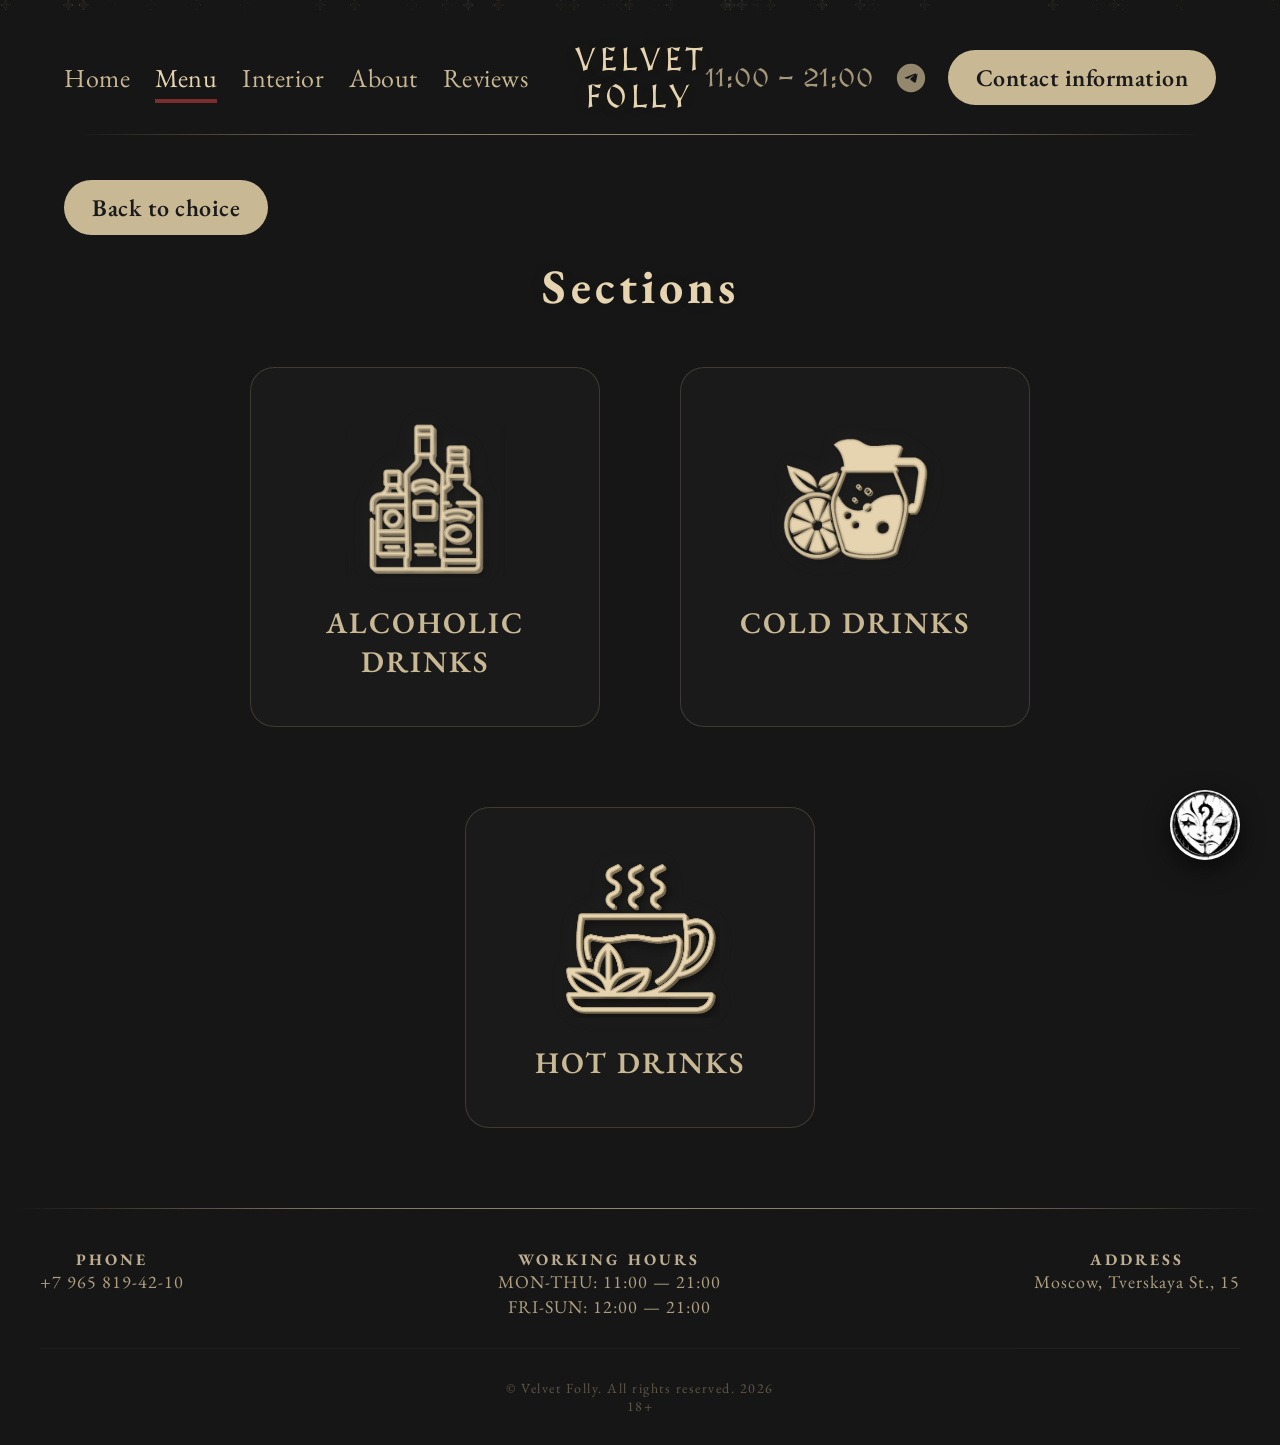
==== drink.html @ b5195a17 "Add files via upload" ====
<!DOCTYPE html>
<html lang="ru">
<head>
    <meta charset="UTF-8">
    <meta name="viewport" content="width=device-width, initial-scale=1.0">
    <title>Velvet Folly</title>
    <link rel="stylesheet" href="/css/main.css">
</head>
<body>
    <div class="wrapper">
        <header class="container">
            <nav class="nav-left">
                <ul>
                    <li><a href="/project/index.html">Home</a></li>
                    <li class="active"><a href="/project/menu.html">Menu</a></li>
                    <li><a href="#">Interior</a></li>
                    <li><a href="#">About</a></li>
                    <li><a href="#">Reviews</a></li>
                </ul>
            </nav>
            
            <div class="logo-text">VELVET<br>FOLLY</div>
            
            <div class="nav-right">
                <span class="work-time">11:00 — 21:00</span>
                <a href="#" class="telegram-icon">
                    <svg width="24" height="24" viewBox="0 0 24 24" fill="none" xmlns="http://www.w3.org/2000/svg">
                        <path d="M12 2C6.48 2 2 6.48 2 12C2 17.52 6.48 22 12 22C17.52 22 22 17.52 22 12C22 6.48 17.52 2 12 2ZM16.64 8.8C16.49 9.98 15.87 13.08 15.55 14.52C15.42 15.12 15.16 15.34 14.91 15.36C14.37 15.41 13.95 15 13.53 14.68C12.87 14.18 12.48 13.88 11.84 13.39C11.11 12.84 11.57 12.53 11.98 12.04C12.09 11.91 14.06 10.11 14.1 9.93C14.11 9.88 14.1 9.83 14.06 9.8C14.02 9.77 13.97 9.78 13.93 9.8C13.87 9.83 12.38 10.85 10.35 12.29C10.05 12.5 9.78 12.61 9.54 12.6C9.27 12.59 8.76 12.47 8.37 12.37C7.89 12.24 7.51 12.17 7.55 11.91C7.57 11.78 7.75 11.64 8.09 11.5C10.16 10.57 11.65 9.95 12.56 9.63C14.52 8.91 14.97 8.77 15.27 8.76C15.34 8.76 15.49 8.78 15.59 8.86C15.67 8.92 15.69 9.01 15.7 9.07C15.69 9.14 15.67 9.24 15.64 9.36C15.61 9.49 15.58 9.65 15.55 9.84L16.64 8.8Z" fill="#c9b894"/>
                    </svg>
                </a>
                <div class="dropdown">
        <a href="#" class="btn contact-btn dropdown-toggle">Contact information</a>
        <div class="dropdown-content">
            <div class="dropdown-divider">
                <span class="dropdown-label">Phone</span>
                <a href="tel:+79658194210" class="dropdown-value">+7 965 819-42-10</a>
            </div>
            <div class="dropdown-divider">
                <span class="dropdown-label">Email</span>
                <a href="mailto:velvet.folly@mail.ru" class="dropdown-value">velvet.folly@mail.ru</a>
            </div>
        </div>
    </div>
            </div>
        </header>

        <div class="back-btn-container container">
            <a href="/project/menu.html" class="btn contact-btn back-btn">Back to choice</a>
        </div>

        <div class="container tranding">
            <h3>Sections</h3>
            <div class="food">
                <div class="block">
                    <a href=""><img src="/img/alco.png" alt="Alcoholic drinks"></a>
                    <span>Alcoholic drinks</span>
                </div>
                <div class="block">
                    <a href="#"><img src="/img/cold.png" alt="Cold drinks"></a>
                   <span>Cold drinks</span>
                </div>
                <div class="block">
                    <a href="#"><img src="/img/hot.png" alt="Hot drinks"></a>
                   <span>Hot drinks</span>
                </div>
            </div>
        </div>

        <a href="#" class="woo-btn">
            <img src="/img/woo-woo.png" alt="woo-woo">
        </a>

        <div id="diamonds-container"></div>

     <script>
        function createDiamonds() {
            const container = document.getElementById('diamonds-container');
            container.innerHTML = '';
            const diamondCount = 40;
            
            const headerHeight = document.querySelector('header')?.offsetHeight || 120;
            
            for (let i = 0; i < diamondCount; i++) {
                const diamond = document.createElement('div');
                diamond.className = 'diamond';
                
                const left = Math.random() * 100;
                const duration = Math.random() * 14 + 10;
                const delay = Math.random() * 25;
                const opacity = Math.random() * 0.3 + 0.1;
                
                diamond.style.left = left + '%';
                diamond.style.animationDuration = duration + 's';
                diamond.style.animationDelay = delay + 's';
                diamond.style.opacity = opacity;
                diamond.style.borderColor = `rgba(201, 184, 148, ${opacity + 0.2})`;
                diamond.style.background = `rgba(201, 184, 148, ${opacity * 0.3})`;
                
                container.appendChild(diamond);
            }
        }
        
        document.addEventListener('DOMContentLoaded', () => {
            createDiamonds();
        });
        
        let resizeTimeout;
        window.addEventListener('resize', () => {
            clearTimeout(resizeTimeout);
            resizeTimeout = setTimeout(createDiamonds, 500);
        });
    </script>

        </body>
    <footer>
        <div class="footer-content">
            <div class="footer-left">
                <div>
                    <div class="section-title">PHONE</div>
                    <div class="section-value">+7 965 819-42-10</div>
                </div>
            </div>
            <div class="footer-center">
                <div>
                    <div class="section-title">WORKING HOURS</div>
                    <div class="section-value">
                        <span>MON-THU: 11:00 — 21:00</span>
                        <span>FRI-SUN: 12:00 — 21:00</span>
                    </div>
                </div>
            </div>
            <div class="footer-right">
                <div>
                    <div class="section-title">ADDRESS</div>
                    <div class="section-value">Moscow, Tverskaya St., 15</div>
                </div>
            </div>
        </div>
        <div class="footer-copyright">
            © Velvet Folly. All rights reserved. 2026<br>18+
        </div>
    </footer>
</html>
---- css/main.css ----
@import url('https://fonts.googleapis.com/css2?family=EB+Garamond:ital,wght@0,400..800;1,400..800&family=Indie+Flower&display=swap');
@import url('https://fonts.googleapis.com/css2?family=MedievalSharp&display=swap');

* {
    margin: 0;
    padding: 0;
    box-sizing: border-box;
}

body {
    font-family: "EB Garamond", serif;
    font-weight: 400;
    color: rgb(255, 255, 255);
    background-color: rgb(22, 22, 22);
}

a {
    text-decoration: none;
}

img {
    max-width: 100%;
    display: block;
}

.wrapper {
    background-color: rgb(22, 22, 22);
    width: 100%;
    min-height: 100vh;
}

.container {
    width: 1400px;
    margin: 0 auto;
}

header {
    padding: 50px 0;
    display: flex;
    align-items: center;
    justify-content: space-between;
    position: relative;
    padding-bottom: 30px;
}

header::after {
    content: '';
    position: absolute;
    bottom: 0;
    left: 50%;
    transform: translateX(-50%);
    width: 98%;
    height: 1px;
    background: linear-gradient(90deg, transparent, #c9b894, #e6d4b0, #c9b894, transparent);
    opacity: 0.6;
}

.nav-left ul {
    display: flex;
    list-style: none;
    gap: 25px;
    align-items: center;
}

.nav-left ul li a {
    color: #c9b894;
    font-size: 26px !important;
    transition: color 0.3s ease;
    letter-spacing: 0.5px;
    font-family: "EB Garamond", serif;
    position: relative;
}

.nav-left ul li a::after {
    content: '';
    position: absolute;
    bottom: -5px;
    left: 0;
    width: 0;
    height: 4px;
    background: #7a2e2e;
    border-radius: 10px;
    transition: width 0.3s ease;
}

.nav-left ul li a:hover::after {
    width: 100%;
}

.nav-left ul li a:hover {
    color: #dac29c;
}

.nav-left ul li.active a {
    color: #e6d4b0;
    border-bottom: 4px solid #7a2e2e;
    padding-bottom: 4px;
}

.nav-left ul li.active a::after {
    display: none;
}

.logo-text {
    font-family: 'MedievalSharp', cursive;
    font-size: 33px;
    color: #e6d4b0;
    letter-spacing: 4px;
    text-shadow: 0 0 30px rgba(201, 184, 148, 0.1);
    position: absolute;
    left: 50%;
    transform: translateX(-50%);
    text-align: center;
    line-height: 1.1;
}

.nav-right {
    display: flex;
    align-items: center;
    gap: 20px;
}

.work-time {
    font-family: 'MedievalSharp', cursive;
    color: #c9b894;
    font-size: 26px;
    letter-spacing: 1px;
    opacity: 0.8;
}

.telegram-icon {
    display: flex;
    align-items: center;
    transition: transform 0.3s ease, opacity 0.3s ease;
    opacity: 0.7;
}

.telegram-icon:hover {
    transform: scale(1.1);
    opacity: 1;
}

.telegram-icon svg {
    width: 34px;
    height: 34px;
}

.contact-btn {
    background: #c9b894;
    color: #1a1a1a;
    padding: 12px 28px;
    border-radius: 30px;
    font-weight: 600;
    font-size: 24px;
    transition: background 0.3s ease, transform 0.2s ease;
    display: inline-block;
    font-family: "EB Garamond", serif;
    letter-spacing: 0.5px;
}

.contact-btn:hover {
    background: #dac29c;
    transform: scale(1.02);
}

.hero {
    display: flex;
    align-items: center;
    justify-content: center;
    padding: 80px 30px 120px 30px;
    gap: 135px;
}

.hero-info {
    display: flex;
    flex-direction: column;
    align-items: center;
    text-align: center;
    flex: 0 1 auto;
    max-width: 600px;
}

.hero-info h2 {
    color: #e6d4b0;
    font-size: 52px;
    font-weight: 700;
    letter-spacing: 2px;
    margin-bottom: 20px;
    font-family: "EB Garamond", serif;
}

.hero-info p {
    color: #ece6d8;
    font-size: 22px;
    max-width: 600px;
    line-height: 1.5;
    margin-bottom: 40px;
    font-family: "EB Garamond", serif;
}

.hero-info .btn {
    background: #c9b894;
    color: #1a1a1a;
    border: none;
    padding: 16px 42px;
    font-size: 20px;
    font-family: "EB Garamond", serif;
    font-weight: 600;
    border-radius: 40px;
    cursor: pointer;
    transition: background 0.3s ease, transform 0.2s ease;
    letter-spacing: 0.5px;
}

.hero-info .btn:hover {
    background: #dac29c;
    transform: scale(1.02);
}

.hero img {
    width: 420px !important;
    max-width: 420px !important;
    height: auto !important;
    border-radius: 16px;
    border: none;
    flex-shrink: 0;
    box-shadow: none;
}

.woo-btn {
    position: fixed !important;
    bottom: 40px !important;
    right: 40px !important;
    z-index: 9999 !important;
    display: block !important;
    transition: transform 0.3s ease, filter 0.3s ease;
}

.woo-btn img {
    width: 70px !important;
    height: 70px !important;
    max-width: 70px !important;
    max-height: 70px !important;
    border-radius: 50%;
    border: none;
    box-shadow: 0 8px 25px rgba(0, 0, 0, 0.6);
}

.woo-btn:hover {
    transform: scale(1.1);
    filter: brightness(1.15);
}

#diamonds-container {
    position: fixed;
    top: 0;
    left: 0;
    width: 100%;
    height: 100%;
    pointer-events: none;
    z-index: 0;
    overflow: hidden;
}

.diamond {
    position: absolute;
    width: 10px;
    height: 10px;
    background: rgba(201, 184, 148, 0.08);
    border: 1px solid rgba(201, 184, 148, 0.25);
    clip-path: polygon(50% 0%, 100% 50%, 50% 100%, 0% 50%);
    animation: fall linear infinite;
}

@keyframes fall {
    0% {
        transform: translateY(100px);
        opacity: 0;
    }
    8% {
        opacity: 0.6;
    }
    90% {
        opacity: 0.6;
    }
    100% {
        transform: translateY(calc(100vh + 50px));
        opacity: 0;
    }
}

footer {
    padding: 40px 0 30px 0;
    position: relative;
    margin-top: 0;
}

footer::before {
    content: '';
    position: absolute;
    top: 0;
    left: 50%;
    transform: translateX(-50%);
    width: 98%;
    height: 1px;
    background: linear-gradient(90deg, transparent, #c9b894, #e6d4b0, #c9b894, transparent);
    opacity: 0.6;
}

.footer-content {
    display: flex;
    justify-content: space-between;
    align-items: flex-start;
    padding-top: 1px;
    max-width: 1200px;
    margin: 0 auto;
    width: 98%;
}

.footer-left {
    display: flex;
    flex-direction: column;
    gap: 8px;
}

.footer-center {
    display: flex;
    flex-direction: column;
    align-items: center;
    gap: 8px;
}

.footer-right {
    display: flex;
    flex-direction: column;
    align-items: flex-end;
    gap: 8px;
}

.footer-left .section-title,
.footer-center .section-title,
.footer-right .section-title {
    font-family: "EB Garamond", serif;
    font-size: 16px;
    font-weight: 700;
    color: #e6d4b0;
    letter-spacing: 3px;
    margin: 0;
    text-transform: uppercase;
    opacity: 0.8;
    text-align: center;
}

.footer-left .section-value,
.footer-center .section-value,
.footer-right .section-value {
    font-family: "EB Garamond", serif;
    font-size: 18px;
    font-weight: 400;
    color: #c9b894;
    letter-spacing: 1px;
    margin: 0;
    opacity: 0.85;
    text-align: center;
}

.footer-center .section-value {
    display: flex;
    flex-direction: column;
    gap: 2px;
    align-items: center;
}

.footer-copyright {
    text-align: center;
    padding-top: 30px;
    margin-top: 30px;
    border-top: 1px solid rgba(201, 184, 148, 0.1);
    font-family: "EB Garamond", serif;
    font-size: 14px;
    color: #a89878;
    letter-spacing: 1.5px;
    opacity: 0.5;
    max-width: 1200px;
    margin-left: auto;
    margin-right: auto;
    width: 98%;
}

@media (max-width: 768px) {
    .footer-content {
        flex-direction: column;
        align-items: center;
        text-align: center;
        gap: 20px;
        padding-top: 25px;
        width: 90%;
    }
    
    .footer-center {
        align-items: center;
    }
    
    .footer-right {
        align-items: center;
    }
    
    .footer-left .section-title,
    .footer-center .section-title,
    .footer-right .section-title {
        font-size: 14px;
    }
    
    .footer-left .section-value,
    .footer-center .section-value,
    .footer-right .section-value {
        font-size: 16px;
    }
    
    footer::before {
        width: 90%;
    }
    
    .footer-copyright {
        width: 90%;
    }
}

@media (max-width: 1440px) {
    .container {
        width: 90%;
    }
    .hero img {
        width: 360px !important;
        max-width: 360px !important;
    }
    .hero {
        gap: 90px;
    }
}

@media (max-width: 1200px) {
    .logo-text {
        position: static;
        transform: none;
        font-size: 32px;
    }
    header {
        flex-wrap: wrap;
        gap: 15px;
        justify-content: center;
    }
    .nav-left ul li a {
        font-size: 22px !important;
    }
    .work-time {
        font-size: 22px;
    }
    .contact-btn {
        font-size: 20px;
        padding: 10px 24px;
    }
    .telegram-icon svg {
        width: 30px;
        height: 30px;
    }
    .hero img {
        width: 300px !important;
        max-width: 300px !important;
    }
    .hero {
        gap: 68px;
    }
}

@media (max-width: 992px) {
    header {
        flex-direction: column;
        gap: 20px;
    }
    .nav-left ul {
        flex-wrap: wrap;
        justify-content: center;
        gap: 15px;
    }
    .nav-left ul li a {
        font-size: 20px !important;
    }
    .hero {
        flex-direction: column;
        padding: 50px 30px 80px 30px;
        gap: 30px;
    }
    .hero-info {
        max-width: 100%;
    }
    .hero-info p {
        max-width: 100%;
    }
    .hero img {
        width: 300px !important;
        max-width: 300px !important;
        margin-top: 30px;
    }
    .nav-right {
        flex-wrap: wrap;
        justify-content: center;
    }
    .work-time {
        font-size: 20px;
    }
    .contact-btn {
        font-size: 18px;
    }
    .logo-text {
        font-size: 28px;
    }
}

@media (max-width: 600px) {
    .hero-info h2 {
        font-size: 36px;
    }
    .hero-info p {
        font-size: 18px;
    }
    .hero {
        padding: 30px 20px 60px 20px;
        gap: 20px;
    }
    .hero img {
        width: 220px !important;
        max-width: 220px !important;
    }
    .woo-btn {
        bottom: 20px !important;
        right: 20px !important;
    }
    .woo-btn img {
        width: 55px !important;
        height: 55px !important;
        max-width: 55px !important;
        max-height: 55px !important;
    }
    .logo-text {
        font-size: 24px;
    }
    .nav-left ul li a {
        font-size: 18px !important;
    }
    .work-time {
        font-size: 16px;
    }
    .contact-btn {
        font-size: 16px;
        padding: 8px 18px;
    }
    .telegram-icon svg {
        width: 26px;
        height: 26px;
    }
}

/* Контейнер для кнопки "Back to choice" */
.back-btn-container {
    padding-top: 45px; /* Отступ от линии шапки */
    display: flex;
    justify-content: flex-start;
}

/* Стиль кнопки как у contact-btn */
.back-btn {
    background: #c9b894 !important;
    color: #1a1a1a !important;
    padding: 12px 28px !important;
    border-radius: 30px !important;
    font-weight: 600 !important;
    font-size: 24px !important;
    font-family: "EB Garamond", serif !important;
    letter-spacing: 0.5px !important;
    transition: background 0.3s ease, transform 0.2s ease !important;
    display: inline-block !important;
    border: none !important;
}

.back-btn:hover {
    background: #dac29c !important;
    transform: scale(1.02) !important;
}

/* Секция Sections - уменьшаем верхний отступ */
.tranding {
    padding: 20px 0 80px 0;
    text-align: center;
}

.tranding h3 {
    font-family: "EB Garamond", serif;
    font-size: 48px;
    font-weight: 700;
    color: #e6d4b0;
    letter-spacing: 4px;
    margin-bottom: 50px;
    text-shadow: 0 0 30px rgba(201, 184, 148, 0.05);
}

.food {
    display: flex;
    justify-content: center;
    gap: 80px; /* Увеличил расстояние между рамками */
    flex-wrap: wrap;
}

.food .block {
    width: 350px; /* Было 280px */
    padding: 50px 40px 45px 40px; /* Было 40px 30px 35px 30px */
    background: rgba(30, 30, 30, 0.6);
    border: 1px solid rgba(201, 184, 148, 0.2);
    border-radius: 24px; /* Чуть больше скругление */
    cursor: pointer;
    transition: all 0.4s cubic-bezier(0.25, 0.46, 0.45, 0.94);
    display: flex;
    flex-direction: column;
    align-items: center;
    gap: 25px; /* Увеличил отступ между картинкой и текстом */
    position: relative;
}

.food .block:hover {
    transform: scale(1.05);
    border-color: #c9b894;
    background: rgba(40, 35, 30, 0.8);
    box-shadow: 
        0 0 30px rgba(201, 184, 148, 0.1),
        inset 0 0 30px rgba(201, 184, 148, 0.03);
}

.food .block img {
    width: 160px; /* Было 120px */
    height: 160px; /* Было 120px */
    object-fit: contain;
    transition: all 0.4s ease;
    filter: drop-shadow(0 0 10px rgba(201, 184, 148, 0.05));
}

.food .block:hover img {
    filter: drop-shadow(0 0 25px rgba(201, 184, 148, 0.25));
    transform: scale(1.05);
}

.food .block span {
    font-family: "EB Garamond", serif;
    font-size: 30px; /* Было 24px */
    font-weight: 600;
    color: #c9b894;
    letter-spacing: 2px;
    transition: color 0.3s ease;
    text-transform: uppercase;
}

.food .block:hover span {
    color: #e6d4b0;
}

/* Адаптивность */
@media (max-width: 768px) {
    .tranding h3 {
        font-size: 36px;
        margin-bottom: 35px;
    }
    
    .food {
        gap: 40px;
    }
    
    .food .block {
        width: 280px;
        padding: 35px 25px 30px 25px;
    }
    
    .food .block img {
        width: 120px;
        height: 120px;
    }
    
    .food .block span {
        font-size: 24px;
    }
}

@media (max-width: 480px) {
    .tranding h3 {
        font-size: 28px;
        margin-bottom: 25px;
    }
    
    .food {
        flex-direction: column;
        align-items: center;
        gap: 25px;
    }
    
    .food .block {
        width: 240px;
        padding: 30px 20px 25px 20px;
    }
    
    .food .block img {
        width: 100px;
        height: 100px;
    }
    
    .food .block span {
        font-size: 20px;
    }
}

.reservation-section {
    padding: 60px 30px 80px 30px;
    text-align: center;
    border-top: 1px solid rgba(201, 184, 148, 0.08);
}

.reservation-section h3 {
    font-family: "EB Garamond", serif;
    font-size: 36px;
    font-weight: 700;
    color: #e6d4b0;
    letter-spacing: 3px;
    margin-bottom: 10px;
}

.reservation-subtitle {
    font-family: "EB Garamond", serif;
    font-size: 18px;
    color: #a89878;
    margin-bottom: 40px;
    letter-spacing: 1px;
}

.reservation-form {
    max-width: 700px;
    margin: 0 auto;
}

.form-row {
    display: flex;
    gap: 20px;
    margin-bottom: 20px;
    flex-wrap: wrap;
}

.form-group {
    flex: 1;
    min-width: 150px;
}

.form-group.full-width {
    flex: 0 0 100%;
}

.form-group input,
.form-group textarea {
    width: 100%;
    padding: 14px 20px;
    background: rgba(30, 30, 30, 0.6);
    border: 1px solid rgba(201, 184, 148, 0.15);
    border-radius: 12px;
    font-family: "EB Garamond", serif;
    font-size: 16px;
    color: #ece6d8;
    transition: all 0.3s ease;
    outline: none;
}

.form-group input::placeholder,
.form-group textarea::placeholder {
    color: #7a7268;
    font-family: "EB Garamond", serif;
}

.form-group input:focus,
.form-group textarea:focus {
    border-color: #c9b894;
    background: rgba(40, 35, 30, 0.8);
    box-shadow: 0 0 20px rgba(201, 184, 148, 0.05);
}

.form-group input:hover,
.form-group textarea:hover {
    border-color: rgba(201, 184, 148, 0.3);
}

.form-group textarea {
    min-height: 100px;
    resize: vertical;
}

/* Кастомный стиль для date и time */
.form-group input[type="date"],
.form-group input[type="time"] {
    color-scheme: dark;
    cursor: pointer;
}

.form-group input[type="date"]::-webkit-calendar-picker-indicator,
.form-group input[type="time"]::-webkit-calendar-picker-indicator {
    filter: invert(0.6);
    cursor: pointer;
}

.reservation-btn {
    background: #c9b894 !important;
    color: #1a1a1a !important;
    border: none !important;
    padding: 16px 50px !important;
    font-size: 20px !important;
    font-family: "EB Garamond", serif !important;
    font-weight: 600 !important;
    border-radius: 40px !important;
    cursor: pointer !important;
    transition: all 0.3s ease !important;
    letter-spacing: 1px !important;
    margin-top: 10px;
}

.reservation-btn:hover {
    background: #dac29c !important;
    transform: scale(1.02) !important;
}

/* Адаптивность */
@media (max-width: 768px) {
    .about-features {
        gap: 30px;
        flex-direction: column;
        align-items: center;
    }
    
    .about-content > p {
        font-size: 16px;
        padding: 0 15px;
    }
    
    .form-row {
        flex-direction: column;
        gap: 15px;
    }
    
    .form-group {
        min-width: 100%;
    }
    
    .reservation-section {
        padding: 40px 20px 60px 20px;
    }
    
    .about-section {
        padding: 40px 20px 30px 20px;
    }
    
    .reservation-section h3,
    .about-content h3 {
        font-size: 28px;
    }
}

@media (max-width: 480px) {
    .reservation-btn {
        width: 100%;
        padding: 14px 30px !important;
        font-size: 18px !important;
    }
}

/* Dropdown */
.dropdown {
    position: relative;
    display: inline-block;
}

.dropdown-toggle {
    cursor: pointer;
    user-select: none;
    transition: all 0.3s ease;
    background: #c9b894 !important;
    color: #1a1a1a !important;
    padding: 12px 28px !important;
    border-radius: 30px !important;
    font-weight: 600 !important;
    font-size: 24px !important;
    font-family: "EB Garamond", serif !important;
    letter-spacing: 0.5px !important;
    border: none !important;
}

.dropdown-toggle:hover {
    background: #dac29c !important;
    transform: scale(1.02);
}

.dropdown-content {
    position: absolute;
    top: calc(100% + 12px);
    left: 50%;
    transform: translateX(-50%);
    min-width: 240px;
    z-index: 1000;
    opacity: 0;
    visibility: hidden;
    transform-origin: top center;
    transform: translateX(-50%) perspective(800px) rotateX(-15deg) translateY(-20px) scale(0.95);
    transition: all 0.5s cubic-bezier(0.34, 1.56, 0.64, 1);
    pointer-events: none;
    background: transparent;
    padding: 0;
}

.dropdown:hover .dropdown-content {
    opacity: 1;
    visibility: visible;
    transform: translateX(-50%) perspective(800px) rotateX(0deg) translateY(0) scale(1);
    pointer-events: auto;
}

/* Убираем треугольник-указатель полностью */
.dropdown-content::before {
    display: none;
}

/* Каждый пункт - отдельная кнопка */
.dropdown-divider {
    display: flex;
    flex-direction: column;
    align-items: center;
    justify-content: center;
    padding: 10px 20px;
    margin: 6px 0;
    background: #1a1a1a;
    border: 1px solid rgba(201, 184, 148, 0.25);
    border-radius: 30px;
    transition: all 0.3s cubic-bezier(0.34, 1.56, 0.64, 1);
    transform-origin: center center;
    opacity: 0;
    transform: translateY(-10px) scale(0.9);
    min-height: 52px;
    width: 100%;
    text-align: center;
    gap: 2px;
    box-shadow: 0 4px 15px rgba(0, 0, 0, 0.3);
}

/* Задержки для каждого пункта - эффект "верёвки" */
.dropdown-divider:nth-child(1) { transition-delay: 0.02s; }
.dropdown-divider:nth-child(2) { transition-delay: 0.06s; }
.dropdown-divider:nth-child(3) { transition-delay: 0.10s; }
.dropdown-divider:nth-child(4) { transition-delay: 0.14s; }
.dropdown-divider:nth-child(5) { transition-delay: 0.18s; }
.dropdown-divider:nth-child(6) { transition-delay: 0.22s; }
.dropdown-divider:nth-child(7) { transition-delay: 0.26s; }
.dropdown-divider:nth-child(8) { transition-delay: 0.30s; }

/* При закрытии - задержки в обратном порядке */
.dropdown:not(:hover) .dropdown-divider {
    transition-delay: 0s !important;
}

.dropdown:not(:hover) .dropdown-divider:nth-child(1) { transition-delay: 0.28s; }
.dropdown:not(:hover) .dropdown-divider:nth-child(2) { transition-delay: 0.24s; }
.dropdown:not(:hover) .dropdown-divider:nth-child(3) { transition-delay: 0.20s; }
.dropdown:not(:hover) .dropdown-divider:nth-child(4) { transition-delay: 0.16s; }
.dropdown:not(:hover) .dropdown-divider:nth-child(5) { transition-delay: 0.12s; }
.dropdown:not(:hover) .dropdown-divider:nth-child(6) { transition-delay: 0.08s; }
.dropdown:not(:hover) .dropdown-divider:nth-child(7) { transition-delay: 0.04s; }
.dropdown:not(:hover) .dropdown-divider:nth-child(8) { transition-delay: 0.02s; }

.dropdown:hover .dropdown-divider {
    opacity: 1;
    transform: translateY(0) scale(1);
}

.dropdown-divider:hover {
    background: rgba(201, 184, 148, 0.1);
    border-color: #c9b894;
    transform: scale(1.03) !important;
}

.dropdown-label {
    font-family: "EB Garamond", serif;
    font-size: 11px;
    color: #a89878;
    letter-spacing: 2px;
    font-weight: 400;
    text-transform: uppercase;
    opacity: 0.6;
}

.dropdown-value {
    font-family: "EB Garamond", serif;
    font-size: 15px;
    color: #c9b894;
    letter-spacing: 0.5px;
    transition: color 0.2s ease;
    text-decoration: none;
    font-weight: 500;
}

.dropdown-value:hover {
    color: #e6d4b0;
}

.dropdown-divider-border {
    display: none;
}

/* Адаптивность */
@media (max-width: 992px) {
    .dropdown-content {
        min-width: 220px;
    }
    
    .dropdown-divider {
        padding: 8px 16px;
        min-height: 46px;
        margin: 5px 0;
    }
}

@media (max-width: 768px) {
    .dropdown-content {
        min-width: 200px;
    }
    
    .dropdown-divider {
        padding: 6px 14px;
        min-height: 40px;
        margin: 4px 0;
    }
    
    .dropdown-label {
        font-size: 10px;
    }
    
    .dropdown-value {
        font-size: 13px;
    }
}

@media (max-width: 480px) {
    .dropdown-content {
        min-width: 180px;
        right: -10px;
    }
    
    .dropdown-divider {
        padding: 5px 12px;
        min-height: 36px;
        margin: 3px 0;
        border-radius: 20px;
    }
    
    .dropdown-label {
        font-size: 9px;
    }
    
    .dropdown-value {
        font-size: 12px;
    }
}

/* Map Section */
.map-section {
    padding: 60px 30px 80px 30px;
    text-align: center;
    border-top: 1px solid rgba(201, 184, 148, 0.08);
}

.map-section h3 {
    font-family: "EB Garamond", serif;
    font-size: 36px;
    font-weight: 700;
    color: #e6d4b0;
    letter-spacing: 3px;
    margin-bottom: 10px;
}

.map-subtitle {
    font-family: "EB Garamond", serif;
    font-size: 18px;
    color: #a89878;
    margin-bottom: 40px;
    letter-spacing: 1px;
}

.map-wrapper {
    position: relative;
    width: 100%;
    max-width: 900px;
    height: 450px;
    margin: 0 auto;
    border-radius: 20px;
    overflow: hidden;
    background: rgba(30, 30, 30, 0.6);
    /* Рамка как у других блоков */
    border: 1px solid rgba(201, 184, 148, 0.2);
    box-shadow: 0 10px 40px rgba(0, 0, 0, 0.5);
    transition: all 0.3s ease;
}

.map-wrapper:hover {
    border-color: rgba(201, 184, 148, 0.4);
    box-shadow: 0 10px 50px rgba(0, 0, 0, 0.6), 0 0 30px rgba(201, 184, 148, 0.03);
}

.map-wrapper iframe {
    position: absolute;
    top: 0;
    left: 0;
    width: 100%;
    height: 100%;
    border: none;
    filter: brightness(0.85) saturate(1.1);
    transition: filter 0.3s ease;
}

.map-wrapper:hover iframe {
    filter: brightness(0.95) saturate(1.2);
}

/* Затемнение для эстетики */
.map-wrapper::after {
    content: '';
    position: absolute;
    top: 0;
    left: 0;
    width: 100%;
    height: 100%;
    pointer-events: none;
    background: linear-gradient(180deg, transparent 60%, rgba(22, 22, 22, 0.2) 100%);
    border-radius: 20px;
}

/* Адаптивность */
@media (max-width: 992px) {
    .map-wrapper {
        height: 350px;
        max-width: 100%;
    }
}

@media (max-width: 768px) {
    .map-section {
        padding: 40px 20px 60px 20px;
    }
    
    .map-section h3 {
        font-size: 28px;
    }
    
    .map-subtitle {
        font-size: 16px;
        margin-bottom: 30px;
    }
    
    .map-wrapper {
        height: 280px;
        border-radius: 16px;
    }
}

@media (max-width: 480px) {
    .map-wrapper {
        height: 220px;
        border-radius: 14px;
    }
}
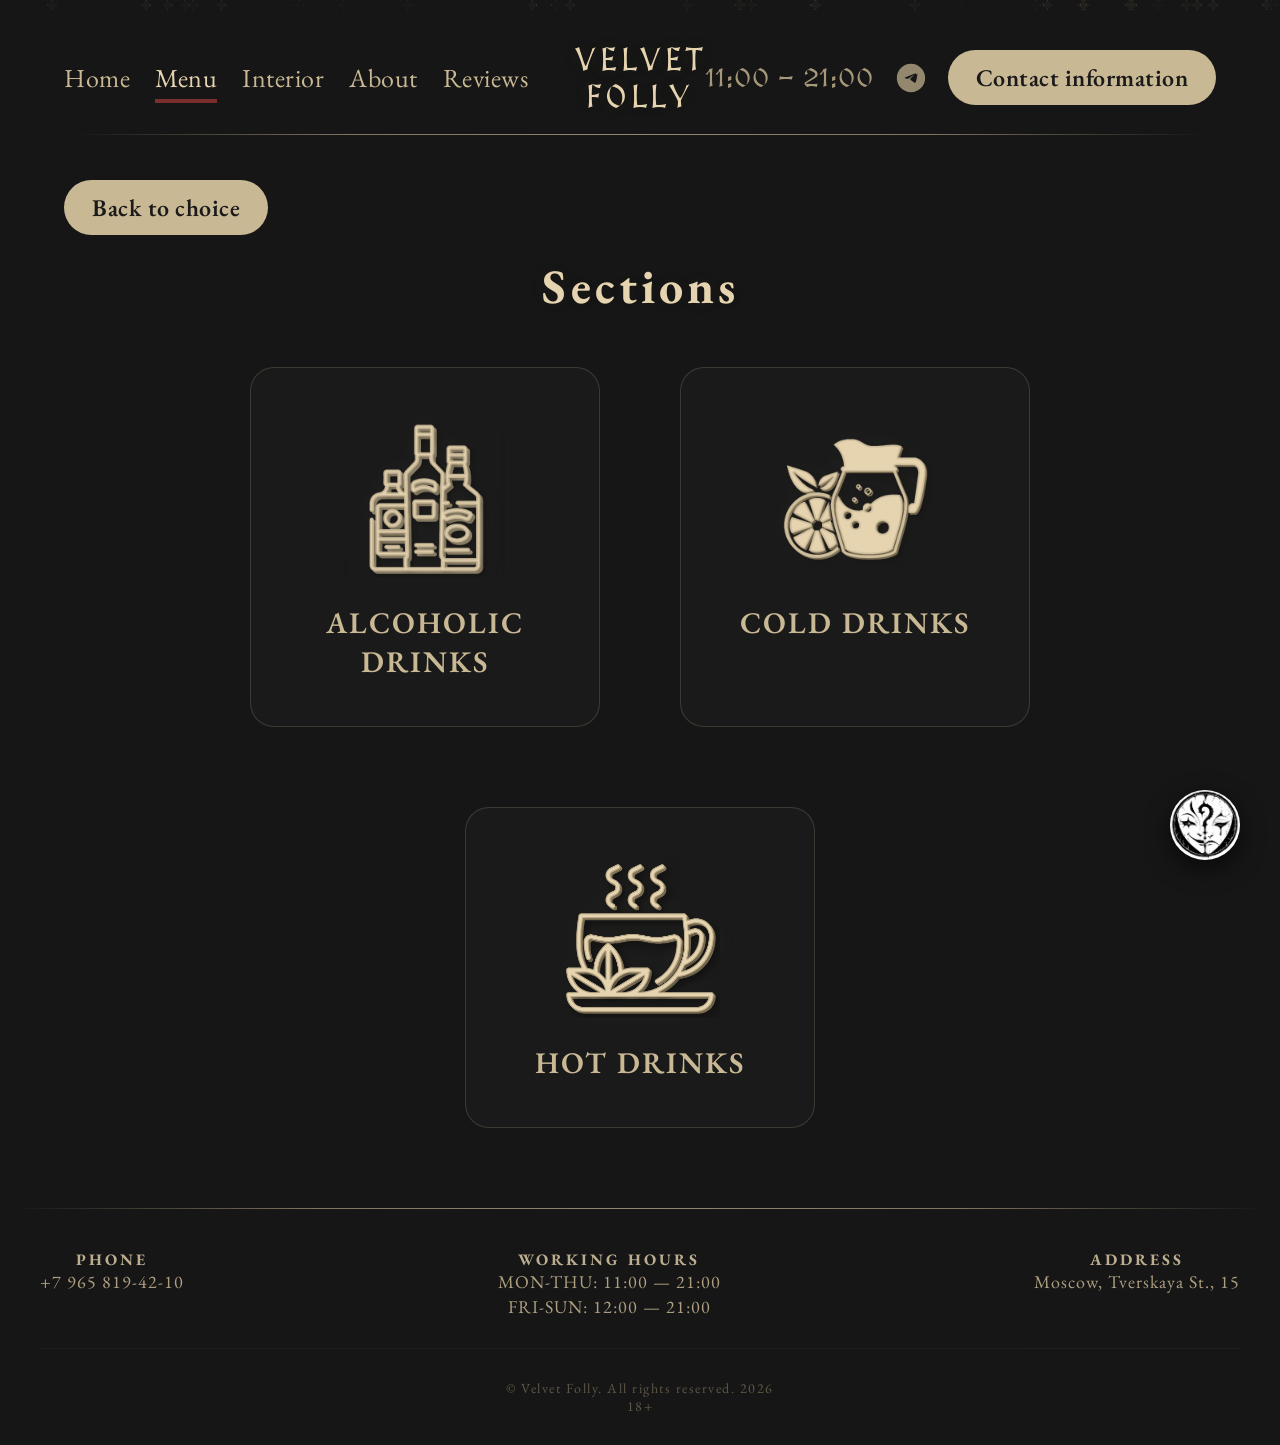
==== commit 463bd298: "Update drink.html" ====
--- a/drink.html
+++ b/drink.html
@@ -11,8 +11,8 @@
         <header class="container">
             <nav class="nav-left">
                 <ul>
-                    <li><a href="/project/index.html">Home</a></li>
-                    <li class="active"><a href="/project/menu.html">Menu</a></li>
+                    <li><a href="index.html">Home</a></li>
+                    <li class="active"><a href="menu.html">Menu</a></li>
                     <li><a href="#">Interior</a></li>
                     <li><a href="#">About</a></li>
                     <li><a href="#">Reviews</a></li>
@@ -140,4 +140,4 @@
             © Velvet Folly. All rights reserved. 2026<br>18+
         </div>
     </footer>
-</html>+</html>
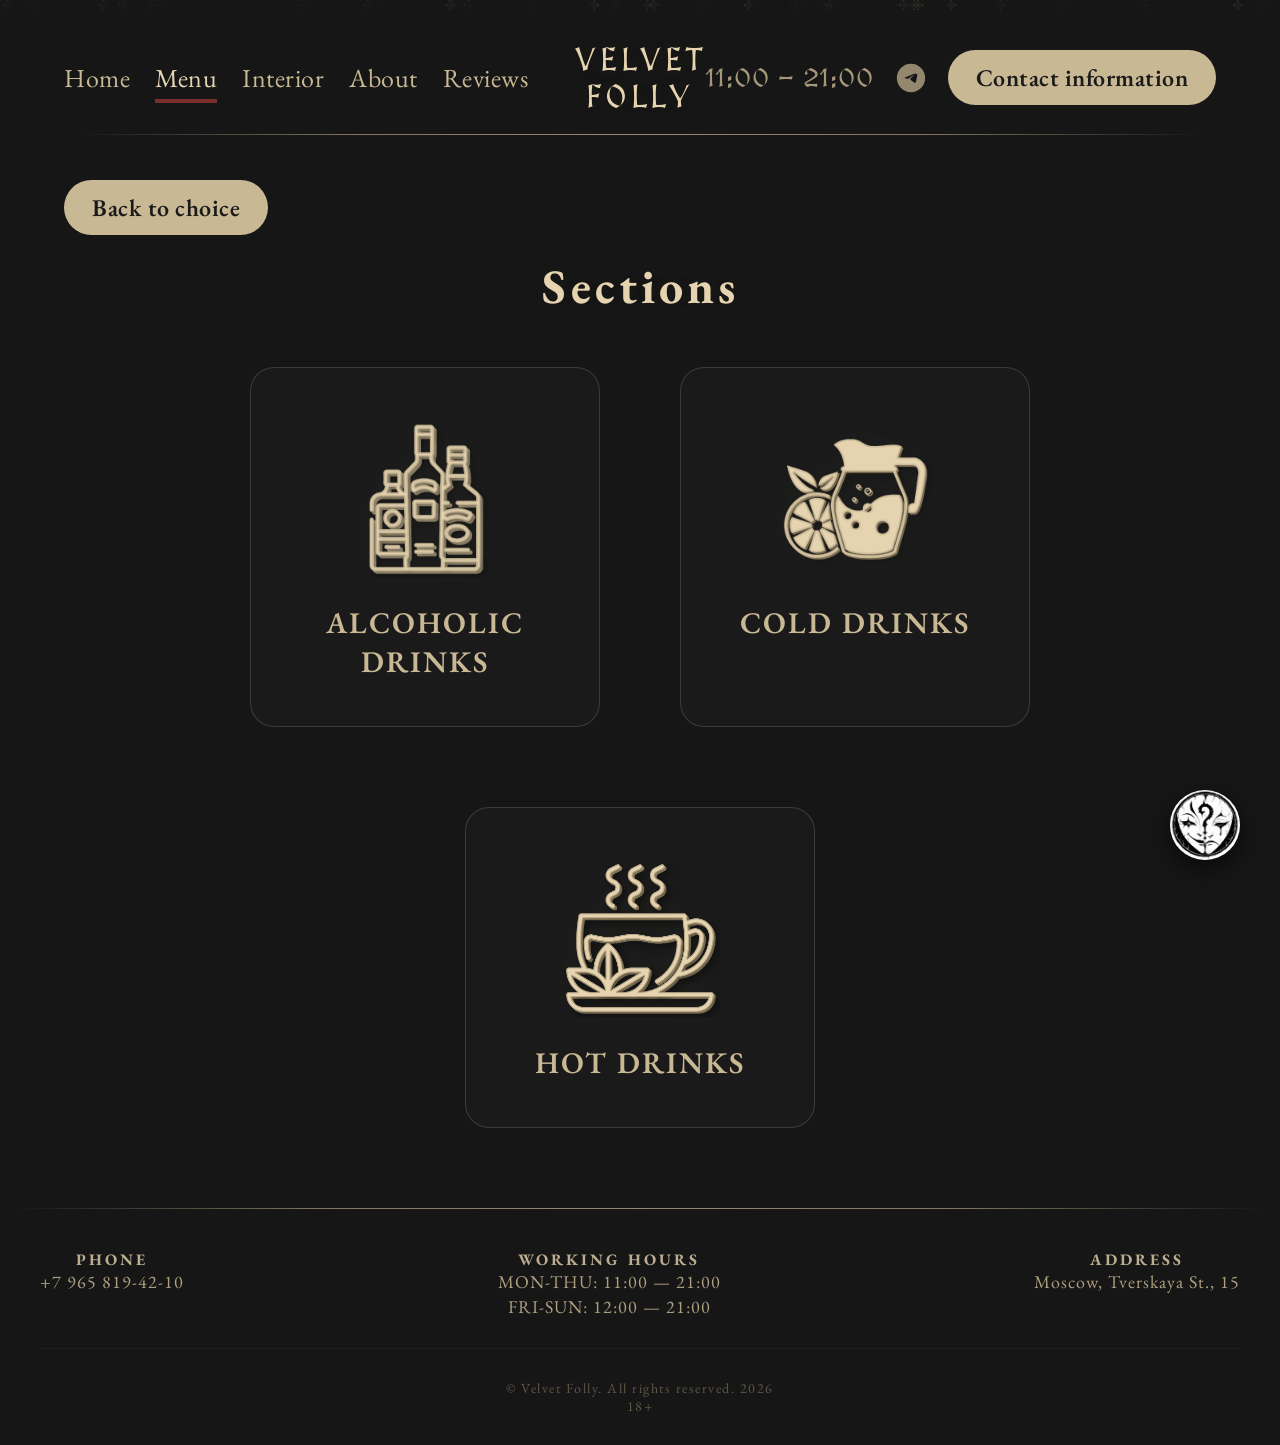
==== commit ca39207d: "Add files via upload" ====
--- a/drink.html
+++ b/drink.html
@@ -4,7 +4,7 @@
     <meta charset="UTF-8">
     <meta name="viewport" content="width=device-width, initial-scale=1.0">
     <title>Velvet Folly</title>
-    <link rel="stylesheet" href="/css/main.css">
+    <link rel="stylesheet" href="css/main.css">
 </head>
 <body>
     <div class="wrapper">
@@ -45,29 +45,29 @@
         </header>
 
         <div class="back-btn-container container">
-            <a href="/project/menu.html" class="btn contact-btn back-btn">Back to choice</a>
+            <a href="menu.html" class="btn contact-btn back-btn">Back to choice</a>
         </div>
 
         <div class="container tranding">
             <h3>Sections</h3>
             <div class="food">
                 <div class="block">
-                    <a href=""><img src="/img/alco.png" alt="Alcoholic drinks"></a>
+                    <a href=""><img src="img/alco.png" alt="Alcoholic drinks"></a>
                     <span>Alcoholic drinks</span>
                 </div>
                 <div class="block">
-                    <a href="#"><img src="/img/cold.png" alt="Cold drinks"></a>
+                    <a href="#"><img src="img/cold.png" alt="Cold drinks"></a>
                    <span>Cold drinks</span>
                 </div>
                 <div class="block">
-                    <a href="#"><img src="/img/hot.png" alt="Hot drinks"></a>
+                    <a href="#"><img src="img/hot.png" alt="Hot drinks"></a>
                    <span>Hot drinks</span>
                 </div>
             </div>
         </div>
 
         <a href="#" class="woo-btn">
-            <img src="/img/woo-woo.png" alt="woo-woo">
+            <img src="img/woo-woo.png" alt="woo-woo">
         </a>
 
         <div id="diamonds-container"></div>
@@ -140,4 +140,4 @@
             © Velvet Folly. All rights reserved. 2026<br>18+
         </div>
     </footer>
-</html>
+</html>
